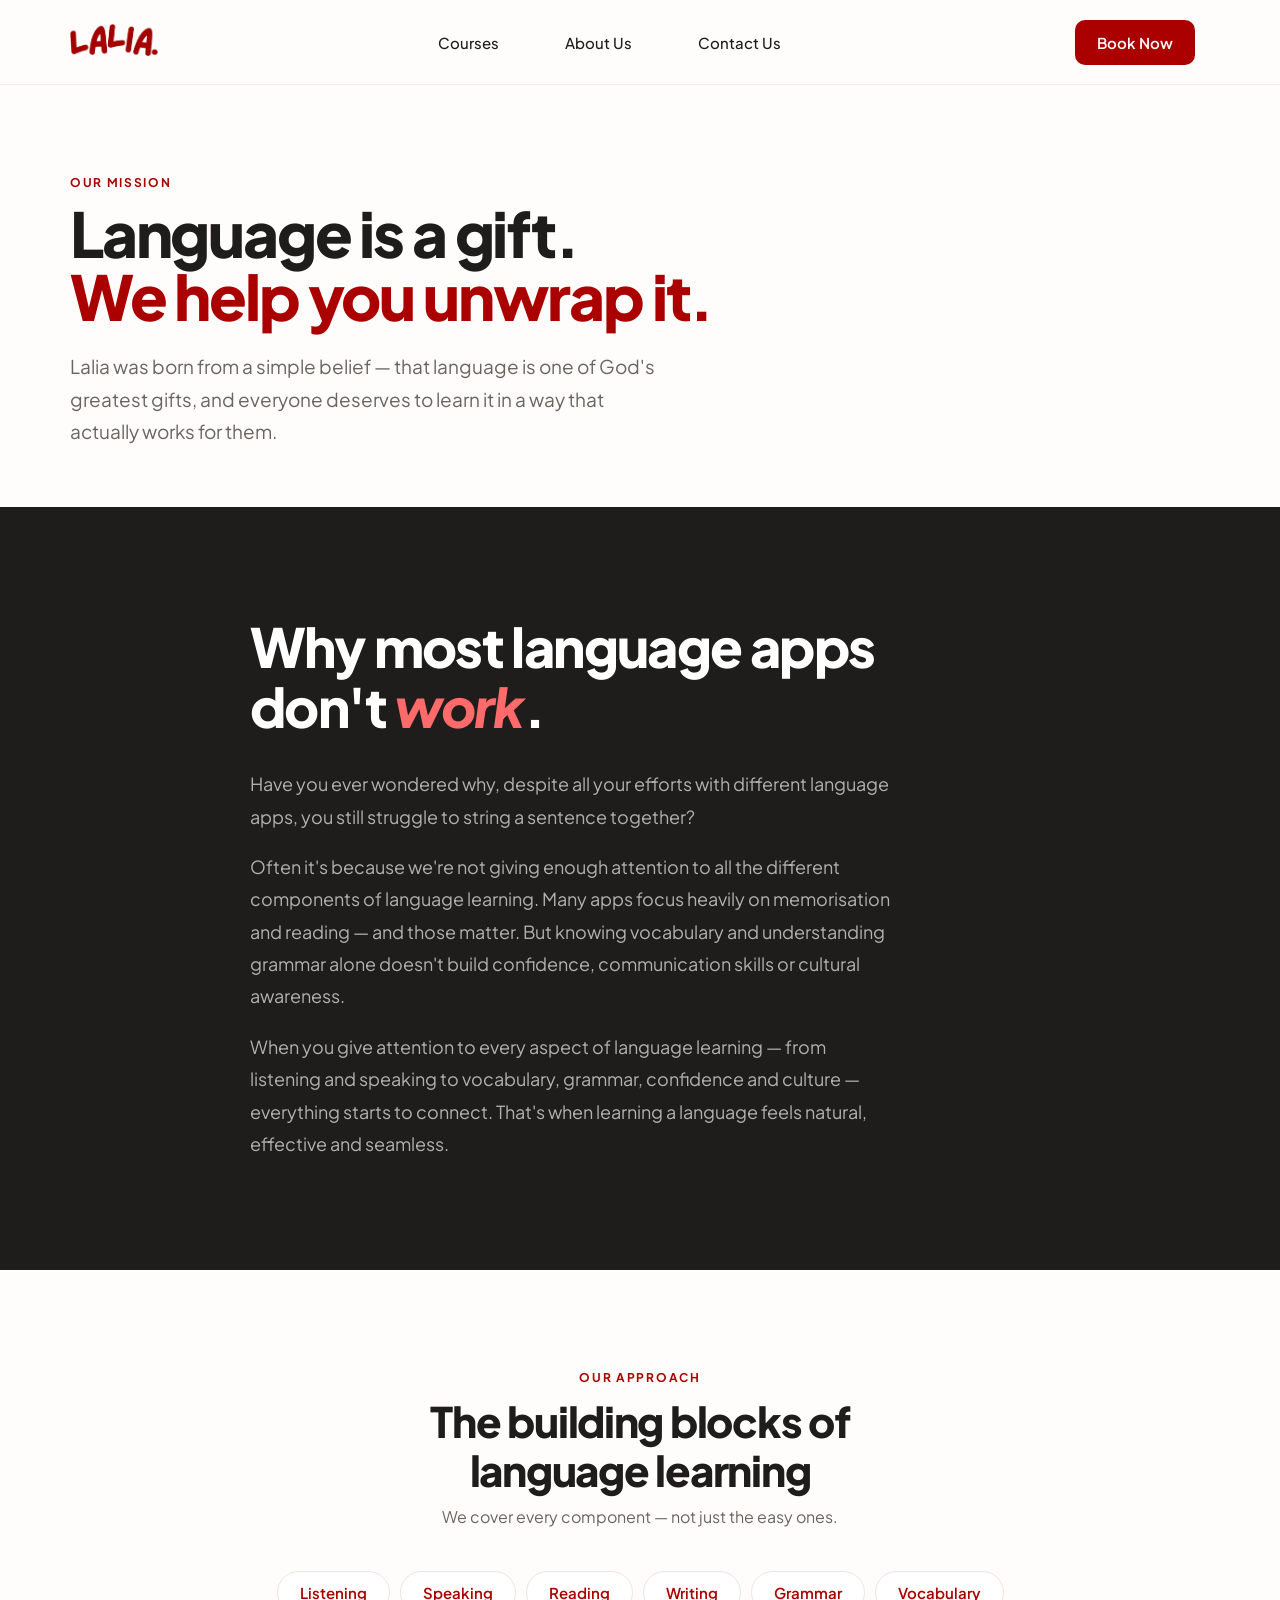
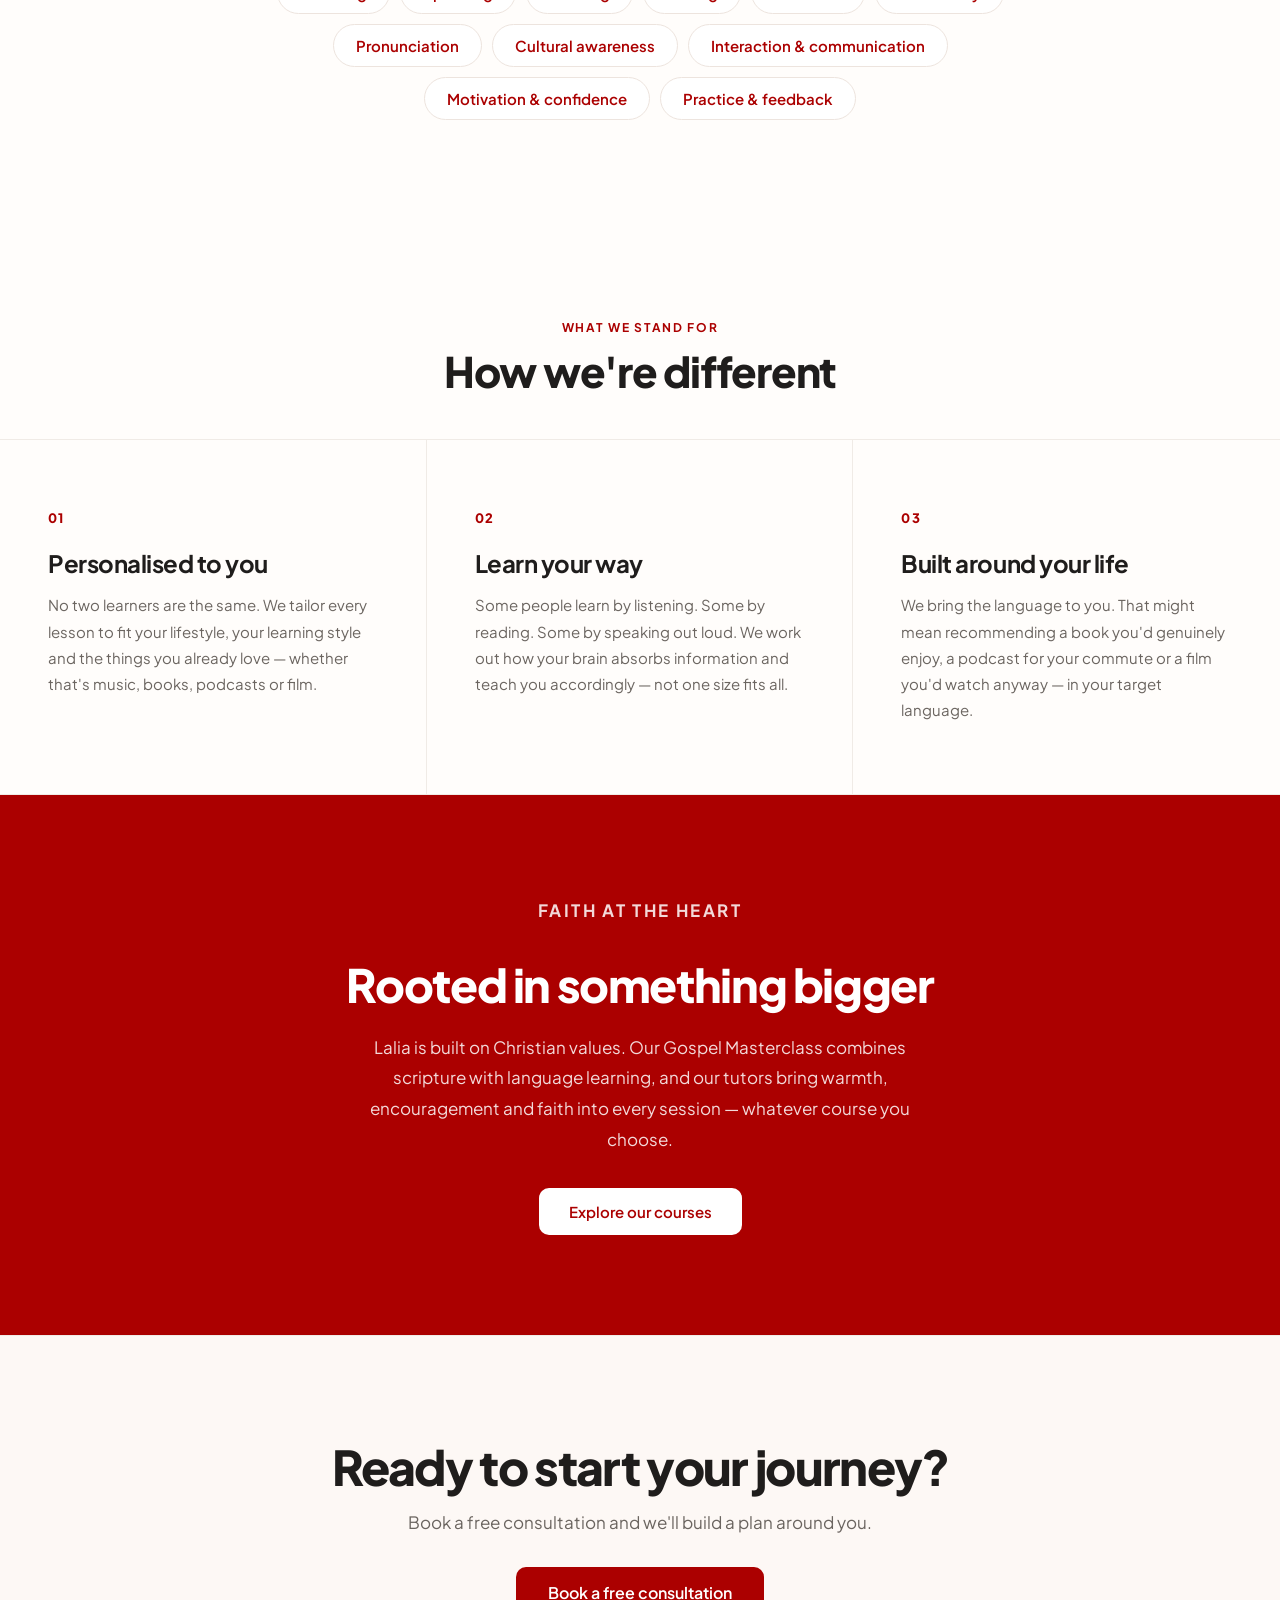
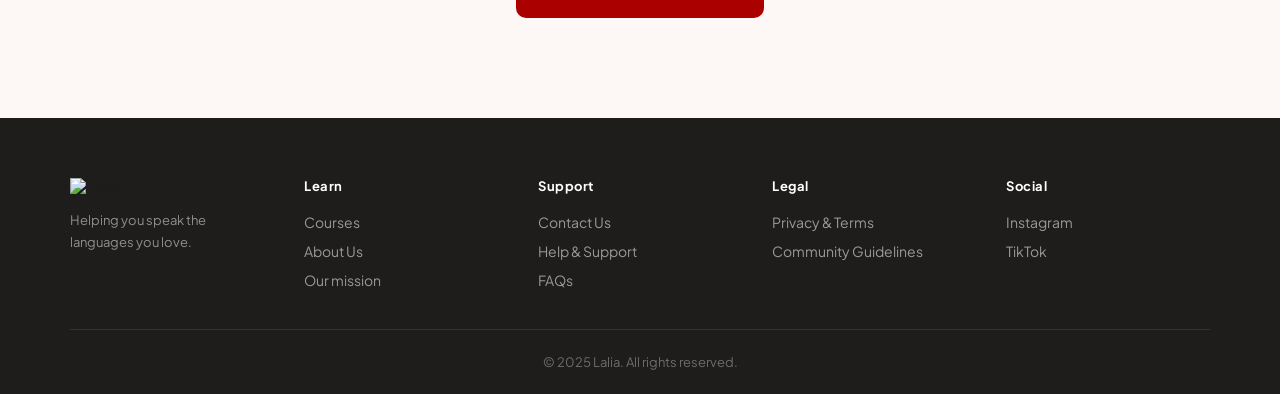
==== aboutus.html @ ef6fd38a "Lalia Website prior to fixing footer" ====
<!DOCTYPE html>
<html lang="en">
<head>
    <meta charset="UTF-8">
    <meta name="viewport" content="width=device-width, initial-scale=1.0">
    <link rel="stylesheet" href="style3.css">
    <title>About Us</title>
    <link rel="icon" type="image/png" href="images/favicon.png">
    <link rel="preconnect" href="https://fonts.googleapis.com">
    <link rel="preconnect" href="https://fonts.gstatic.com" crossorigin>
    <link href="https://fonts.googleapis.com/css2?family=Plus+Jakarta+Sans:ital,wght@0,200..800;1,200..800&display=swap" rel="stylesheet">
</head>
<body>

<header>
    <nav>
        <div class="container">
            <div class="logo"><a href="index.html"><img src="images/lalia red.png" id="logoimage" alt="Lalia"></a></div>
            <ul>
                <li id="coursesbutton"><a href="courses.html"><span>Courses</span></a></li>
                <li id="aboutsbutton"><a href="aboutus.html"><span>About Us</span></a></li>
                <li id="contactbutton"><a href="contactus.html"><span>Contact Us</span></a></li>
            </ul>
            <div class="leftsidenav">
                <ul>
                    <li id="bookbutton"><a href="book.html">Book Now</a></li>
                </ul>
            </div>
        </div>
    </nav>
</header>

<main>

    <section class="inner-hero">
        <p class="eyebrow">Our mission</p>
        <h1>Language is a gift.<br><span class="accent">We help you unwrap it.</span></h1>
        <p class="inner-hero-sub">Lalia was born from a simple belief — that language is one of God's greatest gifts, and everyone deserves to learn it in a way that actually works for them.</p>
    </section>

    <section class="pitch">
        <div class="pitch-inner">
            <h2 class="pitch-heading">Why most language apps<br>don't <em>work</em>.</h2>
            <p class="pitch-body">Have you ever wondered why, despite all your efforts with different language apps, you still struggle to string a sentence together?</p>
            <p class="pitch-body">Often it's because we're not giving enough attention to all the different components of language learning. Many apps focus heavily on memorisation and reading — and those matter. But knowing vocabulary and understanding grammar alone doesn't build confidence, communication skills or cultural awareness.</p>
            <p class="pitch-body">When you give attention to every aspect of language learning — from listening and speaking to vocabulary, grammar, confidence and culture — everything starts to connect. That's when learning a language feels natural, effective and seamless.</p>
        </div>
    </section>

    <section class="blocks">
        <div class="blocks-header">
            <p class="eyebrow">Our approach</p>
            <h2>The building blocks of<br>language learning</h2>
            <p class="blocks-sub">We cover every component — not just the easy ones.</p>
        </div>
        <div class="blocks-list">
            <span>Listening</span>
            <span>Speaking</span>
            <span>Reading</span>
            <span>Writing</span>
            <span>Grammar</span>
            <span>Vocabulary</span>
            <span>Pronunciation</span>
            <span>Cultural awareness</span>
            <span>Interaction &amp; communication</span>
            <span>Motivation &amp; confidence</span>
            <span>Practice &amp; feedback</span>
        </div>
    </section>

    <section class="values-band">
        <div class="values-band-header">
            <p class="eyebrow">What we stand for</p>
            <h2>How we're different</h2>
        </div>
        <div class="principles">
            <div class="principle">
                <span class="principle-num">01</span>
                <h3>Personalised to you</h3>
                <p>No two learners are the same. We tailor every lesson to fit your lifestyle, your learning style and the things you already love — whether that's music, books, podcasts or film.</p>
            </div>
            <div class="principle">
                <span class="principle-num">02</span>
                <h3>Learn your way</h3>
                <p>Some people learn by listening. Some by reading. Some by speaking out loud. We work out how your brain absorbs information and teach you accordingly — not one size fits all.</p>
            </div>
            <div class="principle">
                <span class="principle-num">03</span>
                <h3>Built around your life</h3>
                <p>We bring the language to you. That might mean recommending a book you'd genuinely enjoy, a podcast for your commute or a film you'd watch anyway — in your target language.</p>
            </div>
        </div>
    </section>

    <section class="gospel-feature">
        <div class="gospel-feature-inner">
            <p class="eyebrow-light">Faith at the heart</p>
            <h2>Rooted in something bigger</h2>
            <p>Lalia is built on Christian values. Our Gospel Masterclass combines scripture with language learning, and our tutors bring warmth, encouragement and faith into every session — whatever course you choose.</p>
            <a href="courses.html" class="btn-light">Explore our courses</a>
        </div>
    </section>

    <section class="closing-cta">
        <h2>Ready to start your journey?</h2>
        <p>Book a free consultation and we'll build a plan around you.</p>
        <a href="booking.html" class="btn-solid">Book a free consultation</a>
    </section>

</main>

<footer>
    <div class="footer-content">
        <div class="footer-column">
            <img src="images/lalia_white.png" alt="Lalia" class="footer-logo">
            <p class="footer-tagline">Helping you speak the languages you love.</p>
        </div>
        <div class="footer-column">
            <h4>Learn</h4>
            <a href="courses.html">Courses</a>
            <a href="aboutus.html">About Us</a>
            <a href="aboutus.html">Our mission</a>
        </div>
        <div class="footer-column">
            <h4>Support</h4>
            <a href="contactus.html">Contact Us</a>
            <a href="#">Help &amp; Support</a>
            <a href="#">FAQs</a>
        </div>
        <div class="footer-column">
            <h4>Legal</h4>
            <a href="#">Privacy &amp; Terms</a>
            <a href="#">Community Guidelines</a>
        </div>
        <div class="footer-column">
            <h4>Social</h4>
            <a href="https://www.instagram.com/lalia.learning?stkn=MTJqZTRlbWR6ZGVwOA==">Instagram</a>
            <a href="https://www.tiktok.com/@lalia.learning">TikTok</a>
        </div>
    </div>
    <div class="footer-bottom"><p>© 2025 Lalia. All rights reserved.</p></div>
</footer>

</body>
</html>
---- style3.css ----
/* ============================================
   LALIA — STYLESHEET
   ============================================ */

/* ===== BASE ===== */
* {
    box-sizing: border-box;
}

html {
    margin: 0;
}

body {
    margin: 0;
    background-color: #FFFDFB;
    font-family: "Plus Jakarta Sans", sans-serif;
    color: #1F1D1C;
    -webkit-font-smoothing: antialiased;
}

a {
    text-decoration: none;
    user-select: none;
    font-family: "Plus Jakarta Sans", sans-serif;
}

h1, h2, h3, h4, h5, h6, p, span, div, button,
input, select, textarea, label, li {
    font-family: "Plus Jakarta Sans", sans-serif;
}

.eyebrow {
    font-size: 12px;
    font-weight: 700;
    color: #AB0000;
    letter-spacing: 0.14em;
    text-transform: uppercase;
    margin: 0 0 12px;
}

.eyebrow-light {
    font-size: 12px;
    font-weight: 700;
    color: rgba(255,255,255,0.7);
    letter-spacing: 0.14em;
    text-transform: uppercase;
    margin: 0 0 14px;
}

/* ===== NAVBAR ===== */
header {
    border-bottom: 1px solid #F0EBE6;
    background: #FFFDFB;
    position: sticky;
    top: 0;
    z-index: 100;
}

.container {
    display: flex;
    margin: 0;
    padding: 0;
    height: 84px;
    align-items: center;
}

ul {
    list-style-type: none;
    display: flex;
    flex: 1;
    justify-content: center;
    margin: 0;
    padding: 0;
}

li {
    margin: 15px;
    cursor: pointer;
    color: #AB0000;
    font-weight: 600;
}

#logoimage {
    width: 88px;
    margin-left: 70px;
    cursor: pointer;
}

.leftsidenav {
    margin-right: 70px;
}

#bookbutton {
    color: white;
    background-color: #AB0000;
    padding: 12px 22px;
    border-radius: 10px;
    user-select: none;
    transition: background 0.2s;
}

#bookbutton:hover {
    background-color: #8B0000;
}

#bookbutton a,
#bookbutton a:link,
#bookbutton a:visited,
#bookbutton a:hover,
#bookbutton a:focus,
#bookbutton a:active {
    color: white;
    font-size: 15px;
}

#coursesbutton, #aboutsbutton, #contactbutton {
    padding: 15px 18px;
    font-size: 15px;
}

#coursesbutton a,
#coursesbutton a:visited,
#aboutsbutton a,
#aboutsbutton a:visited,
#contactbutton a,
#contactbutton a:visited {
    color: #1F1D1C;
    font-weight: 500;
}

#coursesbutton a:hover,
#aboutsbutton a:hover,
#contactbutton a:hover {
    color: #AB0000;
}

/* ===== BUTTONS ===== */
.btn-solid,
.btn-solid:visited {
    display: inline-block;
    background: #AB0000;
    color: white;
    padding: 15px 32px;
    border-radius: 10px;
    font-size: 16px;
    font-weight: 600;
    transition: background 0.2s, transform 0.15s;
}

.btn-solid:hover {
    background: #8B0000;
    color: white;
    transform: translateY(-1px);
}

.btn-outline,
.btn-outline:visited {
    display: inline-block;
    background: transparent;
    color: #AB0000;
    padding: 15px 32px;
    border-radius: 10px;
    border: 1.5px solid #E3D5D0;
    font-size: 16px;
    font-weight: 600;
    transition: border-color 0.2s, background 0.2s;
}

.btn-outline:hover {
    border-color: #AB0000;
    background: #FDF6F4;
    color: #AB0000;
}

.btn-light,
.btn-light:visited {
    display: inline-block;
    background: white;
    color: #AB0000;
    padding: 14px 30px;
    border-radius: 10px;
    font-size: 15px;
    font-weight: 600;
    transition: transform 0.15s;
}

.btn-light:hover {
    color: #AB0000;
    transform: translateY(-1px);
}

/* ===== HERO ===== */
.hero {
    text-align: center;
    padding: 100px 30px 70px;
    max-width: 900px;
    margin: 0 auto;
}

.hero-eyebrow {
    display: inline-block;
    font-size: 13px;
    font-weight: 600;
    color: #AB0000;
    background: #FDF0ED;
    border: 1px solid #F5DED8;
    padding: 7px 18px;
    border-radius: 30px;
    margin: 0 0 30px;
}

.hero-title {
    font-size: 82px;
    font-weight: 800;
    line-height: 0.98;
    letter-spacing: -0.035em;
    margin: 0 0 26px;
    color: #1F1D1C;
}

.hero-title-accent {
    color: #AB0000;
}

.hero-sub {
    font-size: 19px;
    line-height: 1.65;
    color: #6B6560;
    max-width: 560px;
    margin: 0 auto 38px;
}

.hero-sub em {
    font-style: italic;
    color: #1F1D1C;
}

.hero-buttons {
    display: flex;
    gap: 14px;
    justify-content: center;
    flex-wrap: wrap;
    margin-bottom: 18px;
}

.hero-note {
    font-size: 13px;
    color: #9A938D;
    margin: 0;
}

/* ===== LANGUAGE STRIP ===== */
.lang-strip {
    display: flex;
    justify-content: center;
    gap: 12px;
    flex-wrap: wrap;
    padding: 0 30px 90px;
}

.lang-pill,
.lang-pill:visited {
    display: inline-flex;
    align-items: center;
    gap: 10px;
    background: white;
    border: 1px solid #EDE4DE;
    border-radius: 40px;
    padding: 11px 24px 11px 12px;
    font-size: 15px;
    font-weight: 600;
    color: #1F1D1C;
    transition: border-color 0.2s, transform 0.15s;
}

.lang-pill:hover {
    border-color: #AB0000;
    transform: translateY(-2px);
    color: #1F1D1C;
}

.lang-pill-code {
    display: inline-flex;
    align-items: center;
    justify-content: center;
    width: 32px;
    height: 32px;
    border-radius: 50%;
    background: #AB0000;
    color: white;
    font-size: 12px;
    font-weight: 800;
    letter-spacing: 0.02em;
}

/* ===== PITCH ===== */
.pitch {
    background: #1F1D1C;
    padding: 110px 30px;
}

.pitch-inner {
    max-width: 780px;
    margin: 0 auto;
}

.pitch-heading {
    font-size: 54px;
    font-weight: 800;
    line-height: 1.1;
    letter-spacing: -0.03em;
    color: white;
    margin: 0 0 32px;
}

.pitch-heading em {
    font-style: italic;
    color: #FF6B6B;
}

.pitch-body {
    font-size: 18px;
    line-height: 1.8;
    color: rgba(255,255,255,0.65);
    margin: 0 0 18px;
    max-width: 640px;
}

.pitch-body:last-child {
    margin-bottom: 0;
}

/* ===== PRINCIPLES ===== */
.principles {
    display: grid;
    grid-template-columns: repeat(3, 1fr);
    gap: 0;
    padding: 0;
    border-bottom: 1px solid #F0EBE6;
}

.principle {
    padding: 70px 48px;
    border-right: 1px solid #F0EBE6;
}

.principle:last-child {
    border-right: none;
}

.principle-num {
    display: block;
    font-size: 13px;
    font-weight: 800;
    color: #AB0000;
    letter-spacing: 0.1em;
    margin-bottom: 22px;
}

.principle h3 {
    font-size: 24px;
    font-weight: 700;
    letter-spacing: -0.02em;
    margin: 0 0 14px;
    color: #1F1D1C;
}

.principle p {
    font-size: 15px;
    line-height: 1.75;
    color: #6B6560;
    margin: 0;
}

/* ===== BUILDING BLOCKS ===== */
.blocks {
    padding: 100px 70px;
    text-align: center;
}

.blocks-header {
    max-width: 700px;
    margin: 0 auto 44px;
}

.blocks-header h2 {
    font-size: 42px;
    font-weight: 800;
    line-height: 1.15;
    letter-spacing: -0.03em;
    margin: 0;
    color: #1F1D1C;
}

.blocks-list {
    display: flex;
    flex-wrap: wrap;
    gap: 10px;
    justify-content: center;
    max-width: 820px;
    margin: 0 auto;
}

.blocks-list span {
    background: white;
    border: 1px solid #EDE4DE;
    border-radius: 30px;
    padding: 11px 22px;
    font-size: 15px;
    font-weight: 600;
    color: #AB0000;
}

/* ===== GOSPEL FEATURE ===== */
.gospel-feature {
    background: #AB0000;
    padding: 100px 70px;
}

.gospel-feature-inner {
    max-width: 720px;
    margin: 0 auto;
    text-align: center;
}

.gospel-feature h2 {
    font-size: 46px;
    font-weight: 800;
    letter-spacing: -0.03em;
    color: white;
    margin: 0 0 22px;
    line-height: 1.1;
}

.gospel-feature p {
    font-size: 17px;
    line-height: 1.8;
    color: rgba(255,255,255,0.85);
    margin: 0 auto 34px;
    max-width: 600px;
}

/* ===== STEPS ===== */
.steps {
    padding: 100px 70px;
    text-align: center;
}

.steps-row {
    display: flex;
    align-items: flex-start;
    justify-content: center;
    gap: 0;
    max-width: 980px;
    margin: 0 auto;
}

.step {
    flex: 1;
    padding: 0 26px;
}

.step-num {
    display: inline-flex;
    align-items: center;
    justify-content: center;
    width: 44px;
    height: 44px;
    border-radius: 50%;
    background: #FDF0ED;
    border: 1.5px solid #F5DED8;
    color: #AB0000;
    font-size: 17px;
    font-weight: 800;
    margin-bottom: 20px;
}

.step h4 {
    font-size: 19px;
    font-weight: 700;
    letter-spacing: -0.01em;
    margin: 0 0 10px;
    color: #1F1D1C;
}

.step p {
    font-size: 15px;
    line-height: 1.7;
    color: #6B6560;
    margin: 0;
}

.step-line {
    flex: 0 0 60px;
    height: 1px;
    background: #E8DFD9;
    margin-top: 22px;
}

/* ===== CLOSING CTA ===== */
.closing-cta {
    background: #FDF8F5;
    border-top: 1px solid #F0EBE6;
    padding: 100px 30px;
    text-align: center;
}

.closing-cta h2 {
    font-size: 48px;
    font-weight: 800;
    letter-spacing: -0.035em;
    margin: 0 0 14px;
    color: #1F1D1C;
}

.closing-cta p {
    font-size: 17px;
    color: #6B6560;
    margin: 0 0 34px;
}

/* ===== FOOTER ===== */
footer {
    background-color: #1F1D1C;
    padding: 60px 70px 0;
}

.footer-content {
    display: flex;
    justify-content: space-between;
    align-items: flex-start;
    gap: 30px;
    padding: 0 0 40px;
    width: 100%;
}

.footer-column {
    display: flex;
    flex-direction: column;
    gap: 11px;
    flex: 1;
    min-width: 0;
}

.footer-column h4 {
    color: white;
    font-size: 13px;
    font-weight: 700;
    letter-spacing: 0.04em;
    margin: 0 0 8px 0;
}

.footer-logo {
    width: 78px;
    height: auto;
    display: block;
}

.footer-tagline {
    color: rgba(255,255,255,0.5);
    font-size: 13px;
    line-height: 1.65;
    margin: 0;
    max-width: 190px;
}

footer a,
footer a:visited {
    color: rgba(255,255,255,0.55);
    font-size: 14px;
    text-decoration: none;
    display: block;
    transition: color 0.15s;
}

footer a:hover {
    color: white;
}

.footer-bottom {
    border-top: 1px solid rgba(255,255,255,0.1);
    padding: 24px 0;
    text-align: center;
}

.footer-bottom p {
    color: rgba(255,255,255,0.35);
    font-size: 13px;
    margin: 0;
}

/* ============================================
   BOOKING PAGE
   ============================================ */
.booking-container {
    display: flex;
    gap: 60px;
    padding: 70px;
    max-width: 1200px;
    margin: 0 auto;
}

.booking-left {
    flex: 1;
}

.booking-left h1 {
    font-size: 40px;
    font-weight: 800;
    letter-spacing: -0.03em;
    color: #1F1D1C;
    margin: 0 0 16px;
    line-height: 1.15;
}

.booking-left p {
    font-size: 16px;
    color: #6B6560;
    line-height: 1.75;
    margin-bottom: 32px;
}

.booking-info {
    display: flex;
    flex-direction: column;
    gap: 12px;
}

.info-item {
    display: flex;
    align-items: center;
    gap: 12px;
    background: white;
    border: 1px solid #EDE4DE;
    border-radius: 10px;
    padding: 16px 20px;
}

.info-item p {
    font-size: 14px;
    color: #6B6560;
    margin: 0;
}

.booking-right {
    flex: 1.2;
    background: white;
    border: 1px solid #EDE4DE;
    border-radius: 16px;
    padding: 36px;
}

/* ===== FORMS ===== */
.form-group {
    margin-bottom: 20px;
}

.form-group label {
    display: block;
    font-size: 13px;
    font-weight: 600;
    color: #1F1D1C;
    margin-bottom: 7px;
}

.form-group input,
.form-group select,
.form-group textarea {
    width: 100%;
    padding: 12px 14px;
    border: 1.5px solid #EDE4DE;
    border-radius: 9px;
    font-size: 15px;
    color: #1F1D1C;
    background: #FDFCFB;
    outline: none;
    transition: border-color 0.2s, background 0.2s;
}

.form-group input:focus,
.form-group select:focus,
.form-group textarea:focus {
    border-color: #AB0000;
    background: white;
}

.form-group textarea {
    resize: vertical;
}

.btn-submit {
    width: 100%;
    background-color: #AB0000;
    color: white;
    padding: 15px;
    border: none;
    border-radius: 10px;
    font-size: 16px;
    font-weight: 600;
    cursor: pointer;
    margin-top: 8px;
    transition: background 0.2s;
}

.btn-submit:hover {
    background-color: #8B0000;
}

/* ============================================
   CONTACT PAGE
   ============================================ */
.contact-container {
    display: flex;
    gap: 60px;
    padding: 70px;
    max-width: 1200px;
    margin: 0 auto;
}

.contact-left {
    flex: 1;
}

.contact-left h1 {
    font-size: 42px;
    font-weight: 800;
    letter-spacing: -0.03em;
    color: #1F1D1C;
    margin: 0 0 16px;
    line-height: 1.15;
}

.contact-intro {
    font-size: 16px;
    color: #6B6560;
    line-height: 1.75;
    margin-bottom: 36px;
}

.contact-methods {
    display: flex;
    flex-direction: column;
    gap: 16px;
}

.contact-method {
    background: white;
    border: 1px solid #EDE4DE;
    border-radius: 12px;
    padding: 24px;
}

.contact-method h4 {
    font-size: 16px;
    font-weight: 700;
    color: #1F1D1C;
    margin: 0 0 6px;
}

.contact-method p {
    font-size: 14px;
    color: #6B6560;
    line-height: 1.7;
    margin: 0 0 12px;
}

.contact-link,
.contact-link:visited {
    color: #AB0000;
    font-size: 14px;
    font-weight: 600;
}

.contact-link:hover {
    text-decoration: underline;
}

.social-links {
    display: flex;
    gap: 18px;
}

.social-links a,
.social-links a:visited {
    color: #AB0000;
    font-size: 14px;
    font-weight: 600;
}

.social-links a:hover {
    text-decoration: underline;
}

.contact-right {
    flex: 1.1;
    background: white;
    border: 1px solid #EDE4DE;
    border-radius: 16px;
    padding: 36px;
}

/* ============================================
   ABOUT PAGE
   ============================================ */
.about-hero {
    padding: 90px 70px 50px;
    max-width: 820px;
}

.about-hero h1 {
    font-size: 58px;
    font-weight: 800;
    color: #1F1D1C;
    line-height: 1.05;
    letter-spacing: -0.035em;
    margin: 0 0 22px;
}

.about-hero-text {
    font-size: 19px;
    color: #6B6560;
    line-height: 1.75;
}

.about-section-block {
    padding: 30px 70px 70px;
}

.about-block-text {
    max-width: 740px;
}

.about-block-text h2 {
    font-size: 34px;
    font-weight: 800;
    letter-spacing: -0.03em;
    color: #1F1D1C;
    margin: 0 0 20px;
}

.about-block-text p {
    font-size: 17px;
    color: #6B6560;
    line-height: 1.85;
    margin-bottom: 18px;
}

.building-blocks {
    background: #FDF8F5;
    border-top: 1px solid #F0EBE6;
    border-bottom: 1px solid #F0EBE6;
    padding: 90px 70px;
}

.section-header-centred {
    text-align: center;
    margin-bottom: 38px;
    max-width: 680px;
    margin-left: auto;
    margin-right: auto;
}

.section-header-centred h2 {
    font-size: 38px;
    font-weight: 800;
    letter-spacing: -0.03em;
    color: #1F1D1C;
    margin: 0 0 12px;
}

.section-header-centred > p:last-child {
    font-size: 16px;
    color: #6B6560;
    margin: 0;
}

.blocks-grid {
    display: flex;
    flex-wrap: wrap;
    gap: 10px;
    justify-content: center;
    max-width: 860px;
    margin: 0 auto;
}

.block-item {
    background: white;
    border: 1px solid #EDE4DE;
    border-radius: 30px;
    padding: 11px 22px;
    font-size: 15px;
    font-weight: 600;
    color: #AB0000;
}

.values-section {
    padding: 90px 70px;
}

.values-grid {
    display: grid;
    grid-template-columns: repeat(2, 1fr);
    gap: 20px;
    max-width: 1000px;
    margin: 0 auto;
}

.value-card {
    background: white;
    border: 1px solid #EDE4DE;
    border-radius: 14px;
    padding: 32px;
}

.value-card h3 {
    font-size: 21px;
    font-weight: 700;
    letter-spacing: -0.02em;
    color: #1F1D1C;
    margin: 0 0 12px;
}

.value-card p {
    font-size: 15px;
    color: #6B6560;
    line-height: 1.8;
    margin: 0;
}

/* ============================================
   COURSES PAGE
   ============================================ */
.page-hero {
    padding: 80px 70px 36px;
    max-width: 780px;
}

.page-hero h1 {
    font-size: 50px;
    font-weight: 800;
    letter-spacing: -0.035em;
    color: #1F1D1C;
    margin: 0 0 16px;
    line-height: 1.08;
}

.page-hero p {
    font-size: 17px;
    color: #6B6560;
    line-height: 1.75;
    margin: 0;
}

.language-selector {
    padding: 0 70px 36px;
}

.language-selector > p {
    font-size: 13px;
    font-weight: 600;
    color: #1F1D1C;
    margin-bottom: 14px;
}

.lang-tabs {
    display: flex;
    gap: 10px;
    flex-wrap: wrap;
}

.lang-tab {
    background: white;
    border: 1.5px solid #EDE4DE;
    border-radius: 30px;
    padding: 11px 24px;
    font-size: 15px;
    font-weight: 600;
    color: #6B6560;
    cursor: pointer;
    transition: all 0.2s;
}

.lang-tab:hover {
    border-color: #AB0000;
    color: #AB0000;
}

.lang-tab.active {
    background: #AB0000;
    border-color: #AB0000;
    color: white;
}

.courses-content {
    padding: 0 70px 50px;
}

.hidden {
    display: none;
}

.courses-section {
    margin-bottom: 44px;
}

.courses-section-title {
    font-size: 12px;
    font-weight: 800;
    color: #AB0000;
    text-transform: uppercase;
    letter-spacing: 0.12em;
    margin: 0 0 20px;
}

.course-cards {
    display: grid;
    grid-template-columns: repeat(2, 1fr);
    gap: 16px;
}

.course-card {
    background: white;
    border: 1px solid #EDE4DE;
    border-radius: 14px;
    padding: 28px;
    display: flex;
    flex-direction: column;
    transition: border-color 0.2s, transform 0.15s;
}

.course-card:hover {
    border-color: #D9C4BE;
    transform: translateY(-2px);
}

.course-card-top {
    display: flex;
    justify-content: space-between;
    align-items: flex-start;
    gap: 12px;
    margin-bottom: 12px;
}

.course-card h3 {
    font-size: 19px;
    font-weight: 700;
    letter-spacing: -0.02em;
    color: #1F1D1C;
    line-height: 1.25;
    margin: 0;
}

.course-tag {
    background: #FDF0ED;
    color: #AB0000;
    border: 1px solid #F5DED8;
    border-radius: 20px;
    padding: 5px 11px;
    font-size: 11px;
    font-weight: 700;
    white-space: nowrap;
    flex-shrink: 0;
}

.course-card p {
    font-size: 15px;
    color: #6B6560;
    line-height: 1.75;
    margin: 0 0 20px;
    flex: 1;
}

.course-btn,
.course-btn:visited {
    background: #AB0000;
    color: white;
    padding: 11px 22px;
    border-radius: 9px;
    font-size: 14px;
    font-weight: 600;
    align-self: flex-start;
    transition: background 0.2s;
}

.course-btn:hover {
    background: #8B0000;
    color: white;
}

.gospel-section {
    background: #1F1D1C;
    border-radius: 18px;
    padding: 48px;
    margin-bottom: 44px;
}

.gospel-text .course-tag.gospel-tag {
    background: rgba(255,255,255,0.12);
    color: white;
    border-color: rgba(255,255,255,0.2);
    margin-bottom: 18px;
    display: inline-block;
}

.gospel-text h2 {
    font-size: 34px;
    font-weight: 800;
    letter-spacing: -0.03em;
    color: white;
    margin: 0 0 16px;
}

.gospel-text p {
    font-size: 16px;
    color: rgba(255,255,255,0.65);
    line-height: 1.8;
    margin: 0 0 26px;
    max-width: 640px;
}

.course-btn-light,
.course-btn-light:visited {
    background: white;
    color: #1F1D1C;
    padding: 12px 26px;
    border-radius: 9px;
    font-size: 15px;
    font-weight: 600;
    display: inline-block;
}

.course-btn-light:hover {
    background: #f0f0f0;
    color: #1F1D1C;
}

/* CTA used on inner pages */
.cta-section {
    background: #FDF8F5;
    border-top: 1px solid #F0EBE6;
    padding: 90px 30px;
    text-align: center;
}

.cta-section h2 {
    font-size: 40px;
    font-weight: 800;
    letter-spacing: -0.03em;
    color: #1F1D1C;
    margin: 0 0 12px;
}

.cta-section p {
    font-size: 17px;
    color: #6B6560;
    margin: 0 0 32px;
}

.btn-primary-light,
.btn-primary-light:visited {
    display: inline-block;
    background: #AB0000;
    color: white;
    padding: 15px 32px;
    border-radius: 10px;
    font-size: 16px;
    font-weight: 600;
    transition: background 0.2s;
}

.btn-primary-light:hover {
    background: #8B0000;
    color: white;
}

.section-label {
    font-size: 12px;
    font-weight: 700;
    color: #AB0000;
    letter-spacing: 0.14em;
    text-transform: uppercase;
    margin: 0 0 12px;
}

/* ============================================
   RESPONSIVE
   ============================================ */
@media screen and (max-width: 1000px) {
    .hero-title { font-size: 60px; }
    .pitch-heading { font-size: 40px; }
    .blocks-header h2 { font-size: 34px; }
    .gospel-feature h2 { font-size: 36px; }
    .closing-cta h2 { font-size: 38px; }

    .principles { grid-template-columns: 1fr; }
    .principle {
        border-right: none;
        border-bottom: 1px solid #F0EBE6;
        padding: 48px 40px;
    }
    .principle:last-child { border-bottom: none; }

    .steps-row { flex-direction: column; gap: 36px; }
    .step-line { display: none; }
}

@media screen and (max-width: 700px) {
    #logoimage { margin-left: 24px; }
    .leftsidenav { margin-right: 24px; }
    .container { height: 72px; }
    ul { gap: 0; }
    li { margin: 8px; }
    #coursesbutton, #aboutsbutton, #contactbutton {
        padding: 10px 8px;
        font-size: 13px;
    }

    .hero { padding: 60px 24px 50px; }
    .hero-title { font-size: 42px; }
    .hero-sub { font-size: 17px; }
    .btn-solid, .btn-outline { padding: 13px 24px; font-size: 15px; }

    .lang-strip { padding: 0 24px 60px; }
    .pitch { padding: 70px 24px; }
    .pitch-heading { font-size: 30px; }
    .pitch-body { font-size: 16px; }

    .blocks, .steps, .gospel-feature { padding: 70px 24px; }
    .blocks-header h2 { font-size: 28px; }
    .gospel-feature h2 { font-size: 30px; }
    .closing-cta { padding: 70px 24px; }
    .closing-cta h2 { font-size: 30px; }

    .booking-container,
    .contact-container {
        flex-direction: column;
        padding: 50px 24px;
    }

    .values-grid { grid-template-columns: 1fr; }
    .about-hero { padding: 60px 24px 36px; }
    .about-hero h1 { font-size: 38px; }
    .about-section-block,
    .building-blocks,
    .values-section {
        padding-left: 24px;
        padding-right: 24px;
    }

    .course-cards { grid-template-columns: 1fr; }
    .page-hero { padding: 60px 24px 30px; }
    .page-hero h1 { font-size: 34px; }
    .language-selector,
    .courses-content {
        padding-left: 24px;
        padding-right: 24px;
    }
    .gospel-section { padding: 32px 24px; }
    .gospel-text h2 { font-size: 26px; }

    footer { padding: 48px 24px 0; }
    .footer-content { flex-wrap: wrap; gap: 28px; }
    .footer-column { min-width: 130px; }
}

/* ============================================
   INNER PAGE HERO — courses / about / contact / booking
   ============================================ */
.inner-hero {
    padding: 90px 70px 60px;
    max-width: 860px;
}

.inner-hero h1 {
    font-size: 62px;
    font-weight: 800;
    line-height: 1.02;
    letter-spacing: -0.035em;
    color: #1F1D1C;
    margin: 0 0 22px;
}

.inner-hero .accent {
    color: #AB0000;
}

.inner-hero-sub {
    font-size: 19px;
    line-height: 1.7;
    color: #6B6560;
    max-width: 600px;
    margin: 0;
}

/* ============================================
   SPLIT LAYOUT — contact + booking
   ============================================ */
.split-layout {
    display: flex;
    gap: 50px;
    padding: 0 70px 100px;
    max-width: 1240px;
    margin: 0 auto;
    align-items: flex-start;
}

.split-left {
    flex: 0.85;
    display: flex;
    flex-direction: column;
    gap: 14px;
    position: sticky;
    top: 110px;
}

.split-right {
    flex: 1.15;
    background: white;
    border: 1px solid #EDE4DE;
    border-radius: 18px;
    padding: 40px;
}

/* Side cards (contact page) */
.side-card {
    background: white;
    border: 1px solid #EDE4DE;
    border-radius: 14px;
    padding: 24px;
}

.side-card h4 {
    font-size: 16px;
    font-weight: 700;
    letter-spacing: -0.01em;
    color: #1F1D1C;
    margin: 0 0 7px;
}

.side-card p {
    font-size: 14px;
    line-height: 1.7;
    color: #6B6560;
    margin: 0 0 12px;
}

.side-card p:last-child {
    margin-bottom: 0;
}

/* Step cards (booking page) */
.step-card {
    display: flex;
    align-items: flex-start;
    gap: 16px;
    background: white;
    border: 1px solid #EDE4DE;
    border-radius: 14px;
    padding: 22px 24px;
}

.step-card-num {
    display: inline-flex;
    align-items: center;
    justify-content: center;
    width: 34px;
    height: 34px;
    border-radius: 50%;
    background: #FDF0ED;
    border: 1.5px solid #F5DED8;
    color: #AB0000;
    font-size: 14px;
    font-weight: 800;
    flex-shrink: 0;
}

.step-card h4 {
    font-size: 16px;
    font-weight: 700;
    letter-spacing: -0.01em;
    color: #1F1D1C;
    margin: 4px 0 5px;
}

.step-card p {
    font-size: 14px;
    line-height: 1.65;
    color: #6B6560;
    margin: 0;
}

.side-note {
    background: #FDF8F5;
    border: 1px solid #F0EBE6;
    border-left: 3px solid #AB0000;
    border-radius: 10px;
    padding: 18px 22px;
    margin-top: 6px;
}

.side-note p {
    font-size: 14px;
    line-height: 1.75;
    color: #6B6560;
    margin: 0;
}

.side-note strong {
    color: #1F1D1C;
    font-weight: 700;
}

/* Form extras */
.form-row {
    display: grid;
    grid-template-columns: 1fr 1fr;
    gap: 16px;
}

.form-hint {
    display: block;
    font-size: 12px;
    color: #9A938D;
    margin-top: 6px;
}

.form-footer-note {
    font-size: 12px;
    color: #9A938D;
    text-align: center;
    margin: 16px 0 0;
    line-height: 1.6;
}

/* Success state */
.success-message {
    text-align: center;
    padding: 40px 20px;
}

.success-icon {
    width: 62px;
    height: 62px;
    border-radius: 50%;
    background: #FDF0ED;
    border: 2px solid #AB0000;
    color: #AB0000;
    display: flex;
    align-items: center;
    justify-content: center;
    font-size: 28px;
    font-weight: 800;
    margin: 0 auto 22px;
}

.success-message h2 {
    font-size: 28px;
    font-weight: 800;
    letter-spacing: -0.03em;
    color: #1F1D1C;
    margin: 0 0 12px;
}

.success-message p {
    font-size: 16px;
    line-height: 1.7;
    color: #6B6560;
    margin: 0;
}

/* ============================================
   ABOUT PAGE — values band + blocks sub
   ============================================ */
.blocks-sub {
    font-size: 16px;
    color: #6B6560;
    margin: 12px 0 0;
}

.values-band {
    padding: 0;
}

.values-band-header {
    text-align: center;
    padding: 100px 70px 44px;
    max-width: 700px;
    margin: 0 auto;
}

.values-band-header h2 {
    font-size: 42px;
    font-weight: 800;
    line-height: 1.15;
    letter-spacing: -0.03em;
    color: #1F1D1C;
    margin: 0;
}

.values-band .principles {
    border-top: 1px solid #F0EBE6;
}

/* ============================================
   RESPONSIVE — inner pages
   ============================================ */
@media screen and (max-width: 1000px) {
    .inner-hero h1 { font-size: 46px; }
    .values-band-header h2 { font-size: 34px; }
}

@media screen and (max-width: 860px) {
    .split-layout {
        flex-direction: column;
        padding: 0 24px 70px;
        gap: 30px;
    }
    .split-left {
        position: static;
        width: 100%;
    }
    .split-right {
        width: 100%;
        padding: 28px;
    }
}

@media screen and (max-width: 700px) {
    .inner-hero {
        padding: 60px 24px 40px;
    }
    .inner-hero h1 { font-size: 36px; }
    .inner-hero-sub { font-size: 17px; }

    .form-row { grid-template-columns: 1fr; }

    .values-band-header {
        padding: 70px 24px 34px;
    }
    .values-band-header h2 { font-size: 28px; }
}
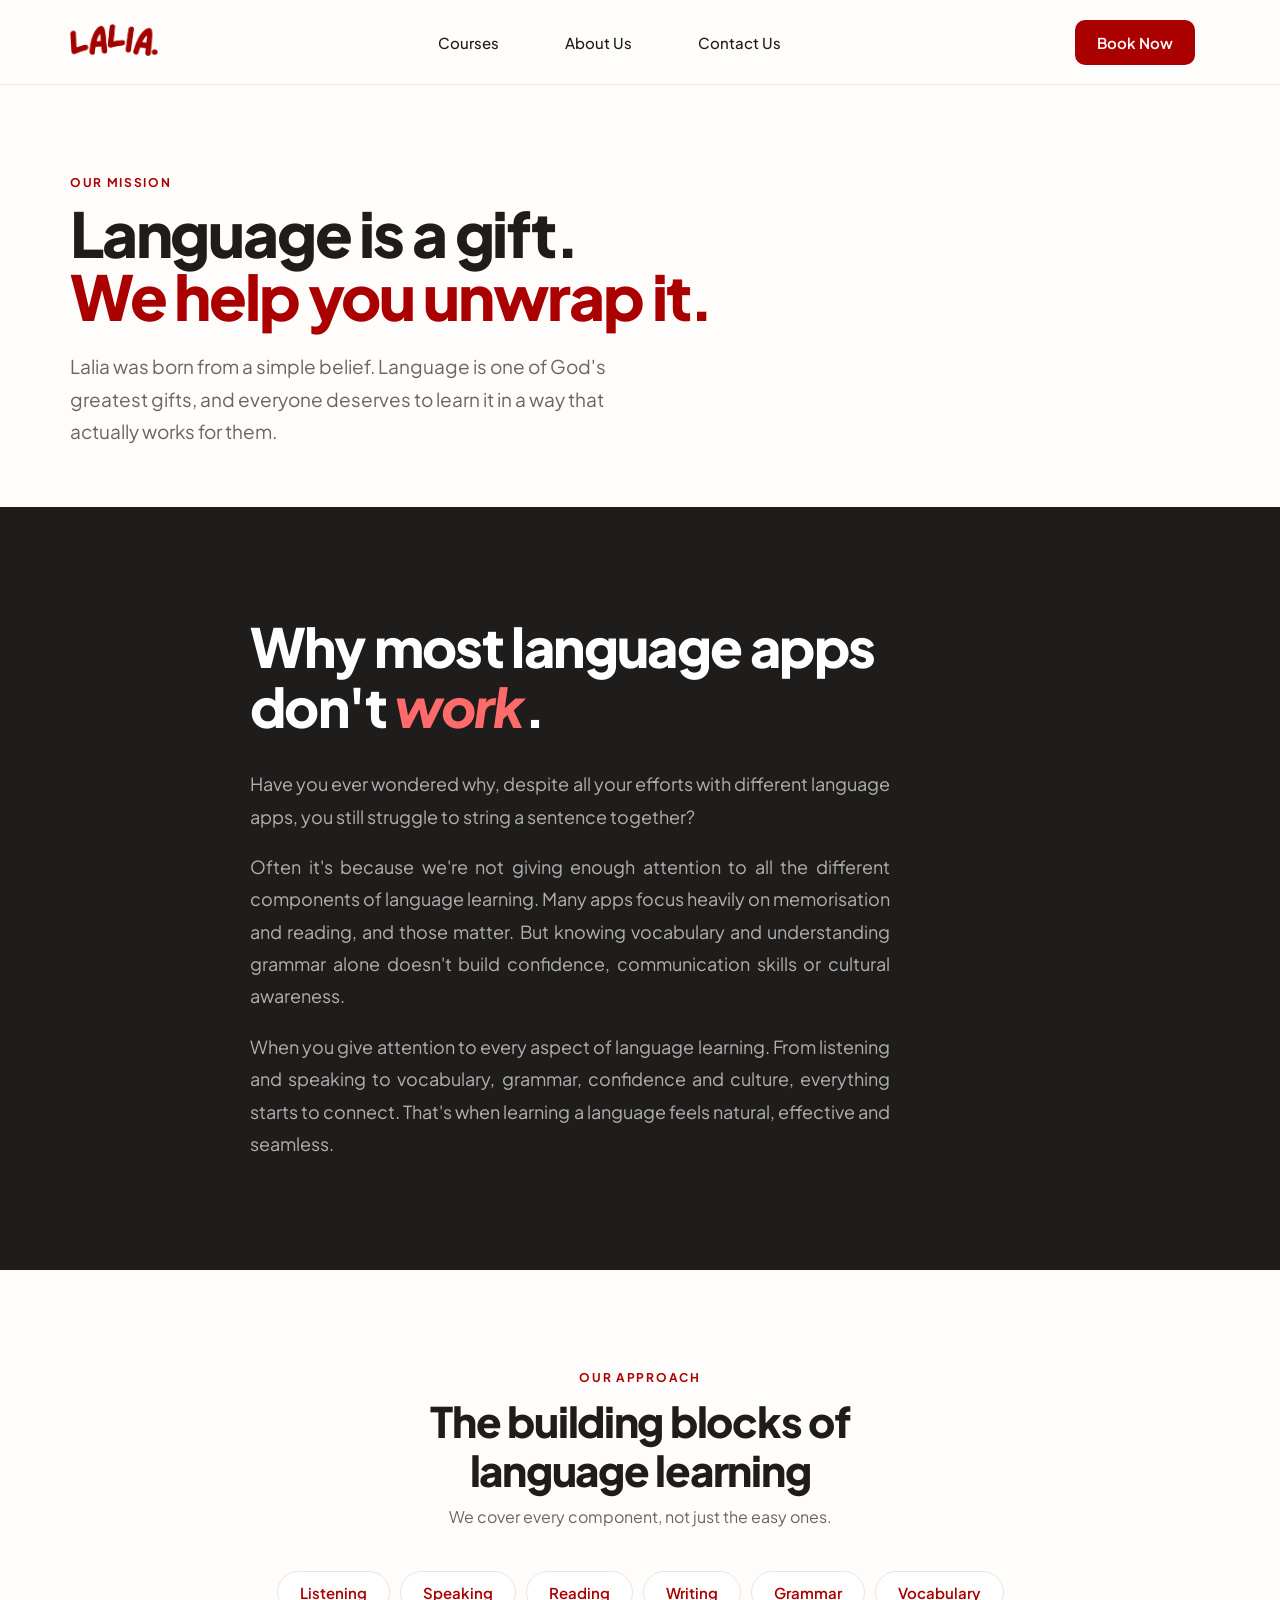
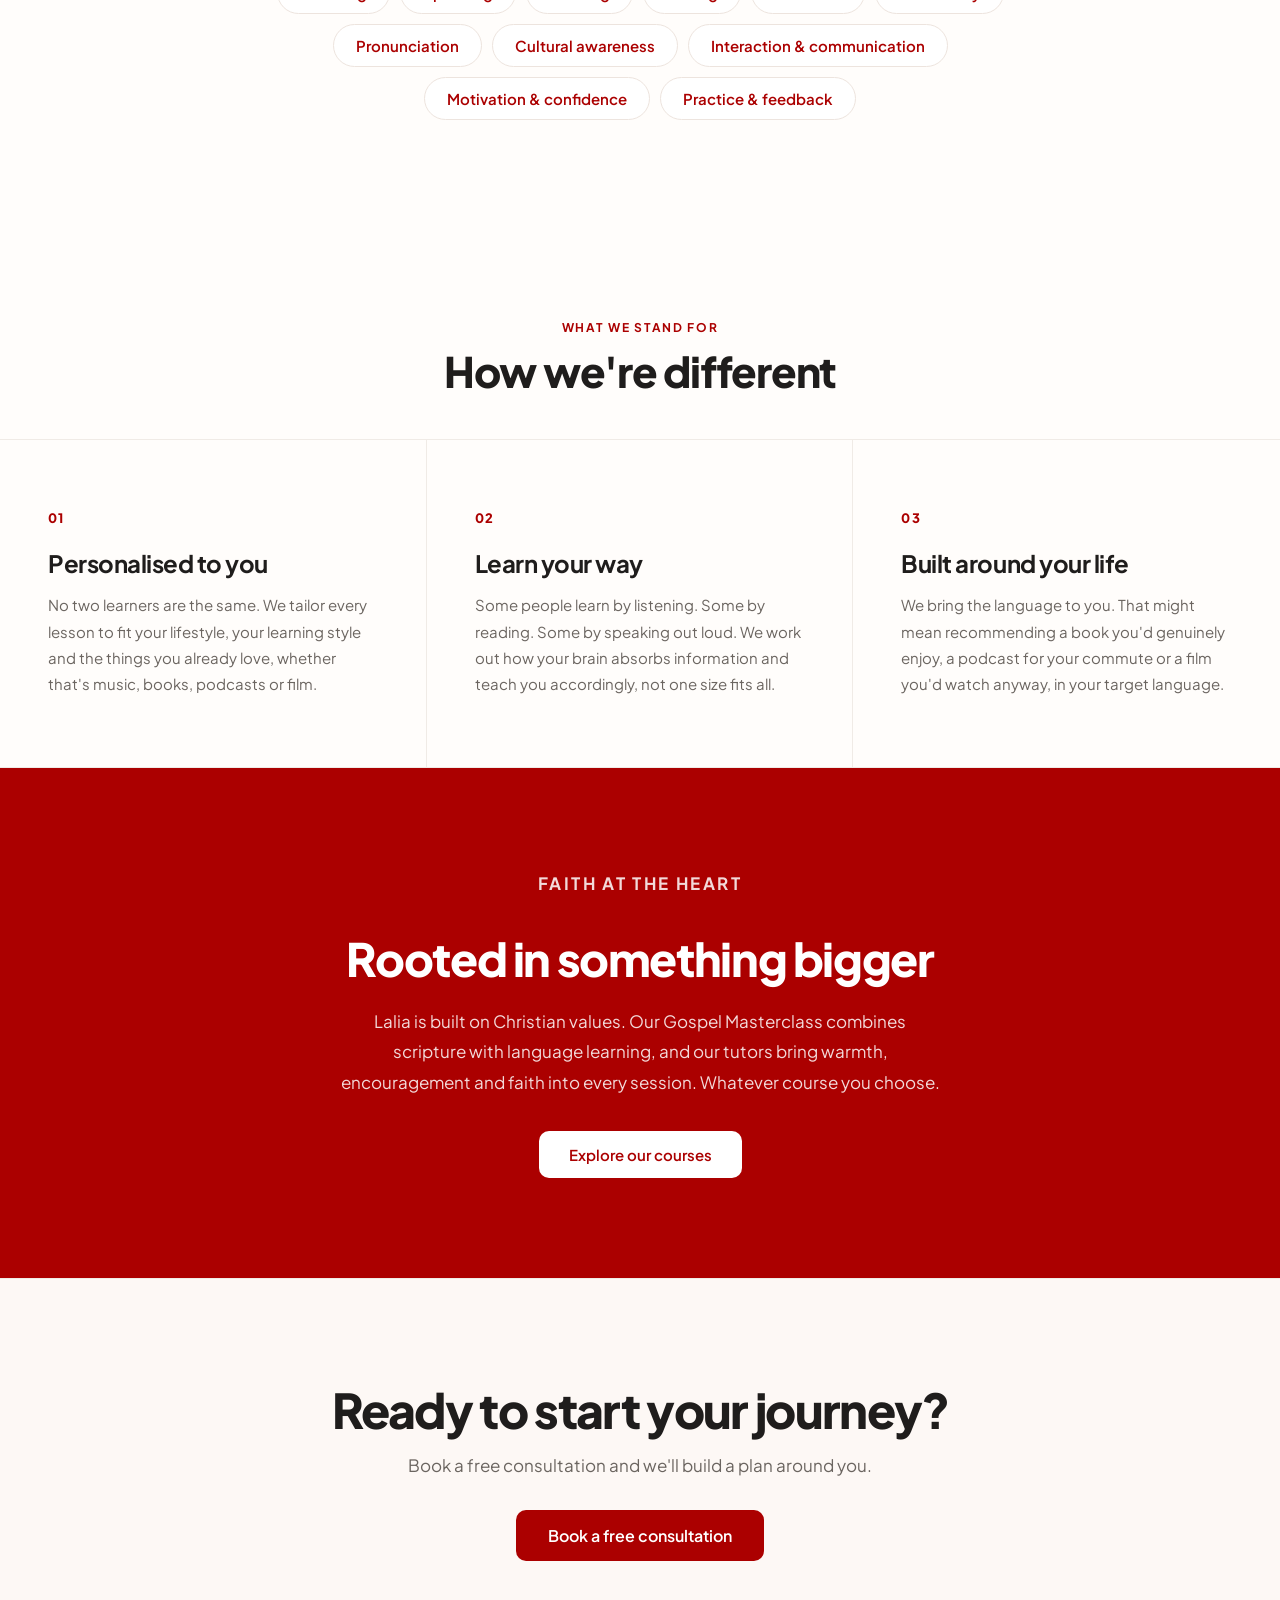
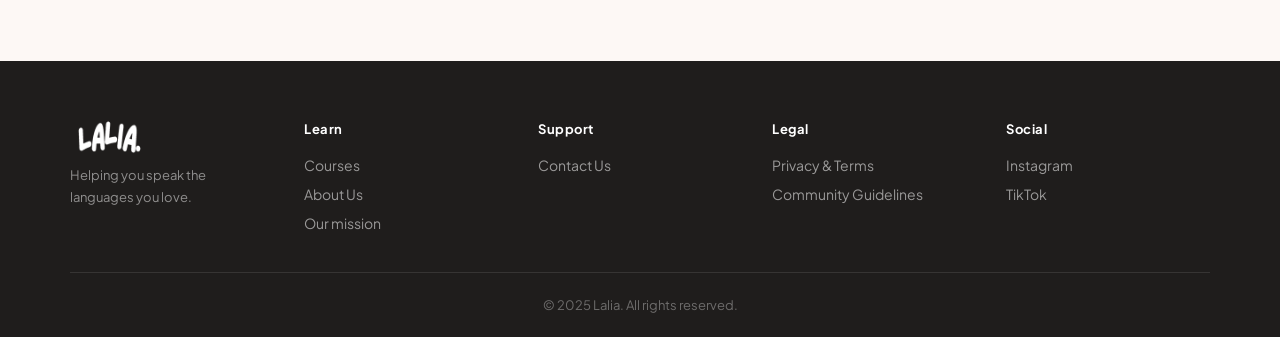
==== commit 65652c14: "feat: finalized footer link routing, legal text formatting, and support structure" ====
--- a/aboutus.html
+++ b/aboutus.html
@@ -35,15 +35,15 @@
     <section class="inner-hero">
         <p class="eyebrow">Our mission</p>
         <h1>Language is a gift.<br><span class="accent">We help you unwrap it.</span></h1>
-        <p class="inner-hero-sub">Lalia was born from a simple belief — that language is one of God's greatest gifts, and everyone deserves to learn it in a way that actually works for them.</p>
+        <p class="inner-hero-sub">Lalia was born from a simple belief. Language is one of God's greatest gifts, and everyone deserves to learn it in a way that actually works for them.</p>
     </section>
 
     <section class="pitch">
         <div class="pitch-inner">
             <h2 class="pitch-heading">Why most language apps<br>don't <em>work</em>.</h2>
             <p class="pitch-body">Have you ever wondered why, despite all your efforts with different language apps, you still struggle to string a sentence together?</p>
-            <p class="pitch-body">Often it's because we're not giving enough attention to all the different components of language learning. Many apps focus heavily on memorisation and reading — and those matter. But knowing vocabulary and understanding grammar alone doesn't build confidence, communication skills or cultural awareness.</p>
-            <p class="pitch-body">When you give attention to every aspect of language learning — from listening and speaking to vocabulary, grammar, confidence and culture — everything starts to connect. That's when learning a language feels natural, effective and seamless.</p>
+            <p class="pitch-body">Often it's because we're not giving enough attention to all the different components of language learning. Many apps focus heavily on memorisation and reading, and those matter. But knowing vocabulary and understanding grammar alone doesn't build confidence, communication skills or cultural awareness.</p>
+            <p class="pitch-body">When you give attention to every aspect of language learning. From listening and speaking to vocabulary, grammar, confidence and culture, everything starts to connect. That's when learning a language feels natural, effective and seamless.</p>
         </div>
     </section>
 
@@ -51,7 +51,7 @@
         <div class="blocks-header">
             <p class="eyebrow">Our approach</p>
             <h2>The building blocks of<br>language learning</h2>
-            <p class="blocks-sub">We cover every component — not just the easy ones.</p>
+            <p class="blocks-sub">We cover every component, not just the easy ones.</p>
         </div>
         <div class="blocks-list">
             <span>Listening</span>
@@ -77,17 +77,17 @@
             <div class="principle">
                 <span class="principle-num">01</span>
                 <h3>Personalised to you</h3>
-                <p>No two learners are the same. We tailor every lesson to fit your lifestyle, your learning style and the things you already love — whether that's music, books, podcasts or film.</p>
+                <p>No two learners are the same. We tailor every lesson to fit your lifestyle, your learning style and the things you already love, whether that's music, books, podcasts or film.</p>
             </div>
             <div class="principle">
                 <span class="principle-num">02</span>
                 <h3>Learn your way</h3>
-                <p>Some people learn by listening. Some by reading. Some by speaking out loud. We work out how your brain absorbs information and teach you accordingly — not one size fits all.</p>
+                <p>Some people learn by listening. Some by reading. Some by speaking out loud. We work out how your brain absorbs information and teach you accordingly, not one size fits all.</p>
             </div>
             <div class="principle">
                 <span class="principle-num">03</span>
                 <h3>Built around your life</h3>
-                <p>We bring the language to you. That might mean recommending a book you'd genuinely enjoy, a podcast for your commute or a film you'd watch anyway — in your target language.</p>
+                <p>We bring the language to you. That might mean recommending a book you'd genuinely enjoy, a podcast for your commute or a film you'd watch anyway, in your target language.</p>
             </div>
         </div>
     </section>
@@ -96,7 +96,7 @@
         <div class="gospel-feature-inner">
             <p class="eyebrow-light">Faith at the heart</p>
             <h2>Rooted in something bigger</h2>
-            <p>Lalia is built on Christian values. Our Gospel Masterclass combines scripture with language learning, and our tutors bring warmth, encouragement and faith into every session — whatever course you choose.</p>
+            <p>Lalia is built on Christian values. Our Gospel Masterclass combines scripture with language learning, and our tutors bring warmth, encouragement and faith into every session. Whatever course you choose.</p>
             <a href="courses.html" class="btn-light">Explore our courses</a>
         </div>
     </section>
@@ -112,7 +112,7 @@
 <footer>
     <div class="footer-content">
         <div class="footer-column">
-            <img src="images/lalia_white.png" alt="Lalia" class="footer-logo">
+            <img src="images/login_white.png" alt="Lalia" class="footer-logo">
             <p class="footer-tagline">Helping you speak the languages you love.</p>
         </div>
         <div class="footer-column">
@@ -124,18 +124,17 @@
         <div class="footer-column">
             <h4>Support</h4>
             <a href="contactus.html">Contact Us</a>
-            <a href="#">Help &amp; Support</a>
-            <a href="#">FAQs</a>
+
         </div>
         <div class="footer-column">
             <h4>Legal</h4>
-            <a href="#">Privacy &amp; Terms</a>
-            <a href="#">Community Guidelines</a>
+            <a href="privacy-terms.html">Privacy &amp; Terms</a>
+            <a href="community-guidelines.html">Community Guidelines</a>
         </div>
         <div class="footer-column">
             <h4>Social</h4>
-            <a href="https://www.instagram.com/lalia.learning?stkn=MTJqZTRlbWR6ZGVwOA==">Instagram</a>
-            <a href="https://www.tiktok.com/@lalia.learning">TikTok</a>
+            <a href="https://www.instagram.com/lalia.learning?stkn=MTJqZTRlbWR6ZGVwOA==" target="_blank">Instagram</a>
+            <a href="https://www.tiktok.com/@lalia.learning" target="_blank">TikTok</a>
         </div>
     </div>
     <div class="footer-bottom"><p>© 2025 Lalia. All rights reserved.</p></div>
--- a/style3.css
+++ b/style3.css
@@ -1500,6 +1500,10 @@
 
 .values-band .principles {
     border-top: 1px solid #F0EBE6;
+}
+
+.pitch-body{
+    text-align: justify;
 }
 
 /* ============================================
